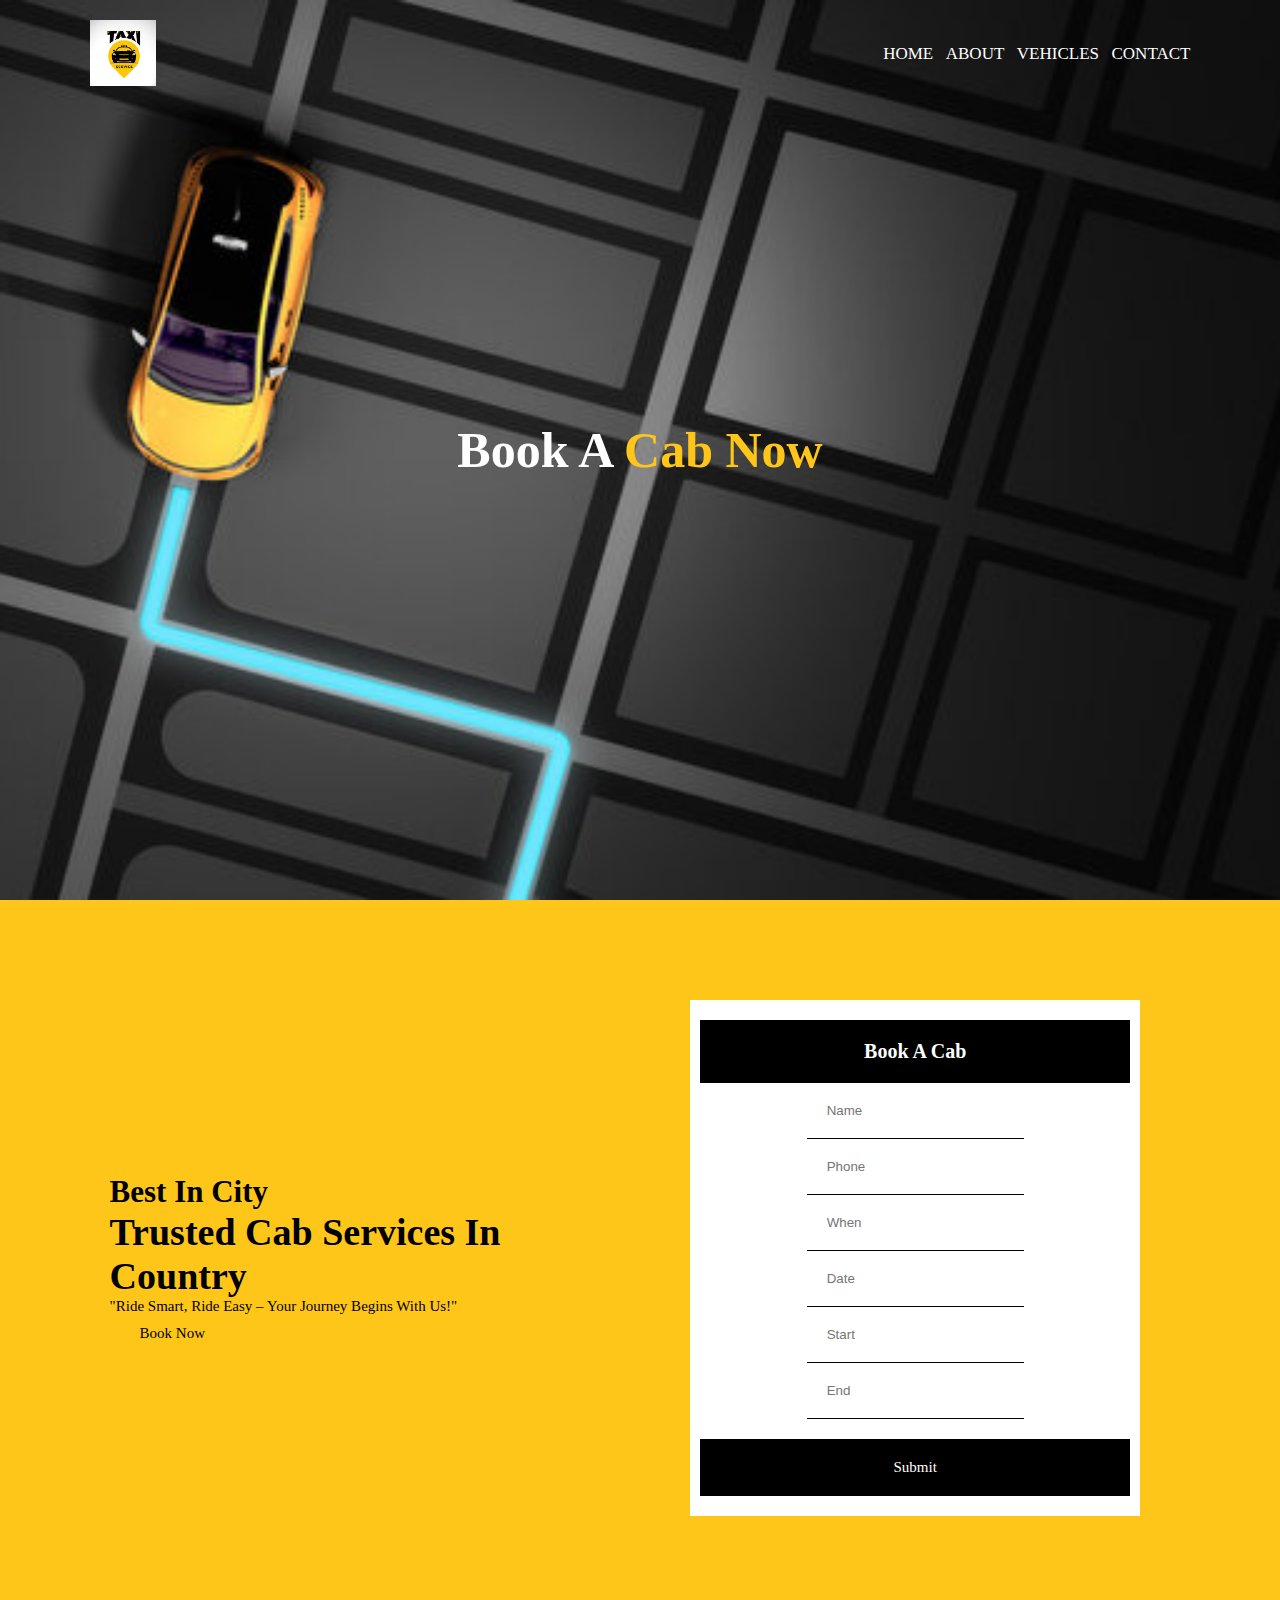
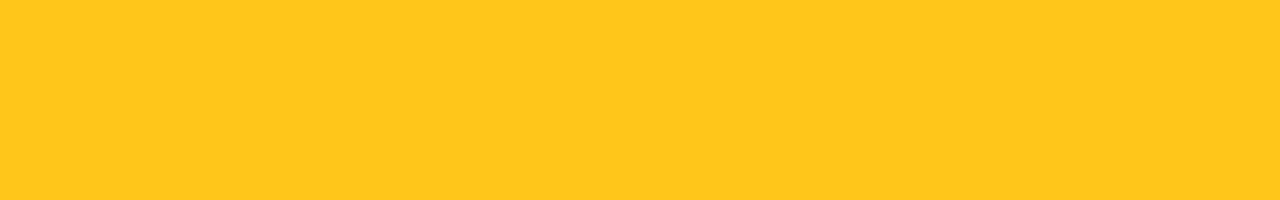
==== index.html @ 7bf3bc72 "Files Added" ====
<!DOCTYPE html>
<html lang="en">
<head>
    <meta charset="UTF-8">
    <meta name="viewport" content="width=device-width, initial-scale=1.0">
    <title>Cab booking website</title>
    <link rel="stylesheet" href="style.css">
</head>
<body>
   <div class="main">
        <header class="header">
            <a href="#" id="logo"><img src="logo.jfif" alt=""></a>
            <nav class="navbar">
                <a href="index.html">HOME</a>
                <a href="about.html">ABOUT</a>
                <a href="vehicle.html">VEHICLES</a>
                <a href="#">CONTACT</a>
            </nav>
            <a href="#" id="menubar" class="fas fa-bars"></a>
        </header>
        <div class="background-text">
            <h3>Book a <span>Cab Now</span></h3>
        </div>
   </div>


   <script src="script.js"></script>
</body>
</html>

<!-- home section -->
<div class="home-container">
    <div class="home-content">
        <div class="linear-content">
            <h3>Best in City</h3>
            <h2>trusted cab services in country</h2>
            <p>"Ride Smart, Ride Easy – Your Journey Begins with Us!"</p>
            <a href="#" class="book">Book Now</a>
        </div>
        <div class="linear-content">
            <div class="contact-form">
                <div class="form-heading">
                    <h1>Book a Cab</h1>
                </div>
                <div class="form-fields">
                    <input type="text" placeholder="name">
                    <input type="text" placeholder="phone">
                    <input type="text" placeholder="when">
                    <input type="text" placeholder="date">
                    <input type="text" placeholder="start">
                    <input type="text" placeholder="end">
                </div>
                <div class="submit">
                    <a href="#">Submit</a>
                </div>
            </div>
        </div>
    </div>
</div>
<!-- home section ended -->
---- style.css ----
*{
    margin: 0;
    padding: 0;
    box-sizing: border-box;
    transition: -2s linear;
    text-transform: capitalize;
    text-decoration: none;
}
html{
    font-size: 62.5%;
    overflow-x: hidden;
    scroll-behavior: smooth;
}
.main{
    background: url(homepagebgi.jpg);
    background-position: center;
    background-size: cover;
    width: 100%;
    height: 100vh;
}
.header{
    display: flex;
    justify-content: space-between;
    width: 100%;
    padding: 2rem 7%;
    align-items: center;
}
.header #logo img{
    width: 10%;
}
.header #logo{
    width: 60%;
}
.header .navbar a{
    font-size: 1.7rem;
    margin-left: 1rem;
    color: white;
    text-decoration: none;
}
.header .navbar a:hover{
    color: #ffc61a;
    padding: 1rem;
    border-radius: 15px;
}
#menubar{
    color: white;
    font-size: 2rem;
    display: none;
}
.navbar.active{
    top: 10%;
}
.background-text h3{
    color: white;
    font-size: 50px;
    position: absolute;
    top: 50%;
    left: 50%;
    transform: translate(-50%, -50%);
}
.background-text h3 span{
    color: #ffc61a;
}

.home-container{
    background: #ffc61a;
    padding: 2rem 7%;
    width: 100%;
    height: 100vh;  
    padding-top: 4rem;
}
.home-content{
    padding-top: 4rem;
    display: flex;
    flex-wrap: wrap;
    justify-content: center;
    align-items: center;
}
.linear-content{
    flex: 1 1 45rem;
    padding: 2rem;
}
.linear-content h3{
    font-size: 31px;
}
.linear-content h2{
    font-size: 38px;
}
.linear-content p{
    font-size: 1.5rem;
    padding-bottom: 1rem;
}
.linear-content .book{
   padding: 1rem 3rem;
   color: black;
   font-size: 1.5rem;
}
.linear-content .book:hover{
    padding: 1rem 3rem;
    border: 0.5px solid white;
    border-radius: 15px;
    background: white;
}
.form-heading{
    background: black;
    text-align: center;
    padding: 2rem 0;
}
.form-heading h1{
    color: white;
}
.contact-form{
    width: 45rem;
    background: white;
    text-align: center;
    padding: 2rem 1rem;
    margin: 0 auto;
}
.form-fields input{
    padding: 2rem;
    border: none;
    border-bottom: 1px solid black;
}
.contact-form a{
    background: black;
    width: 100%;
    display: inline-block;
    padding: 2rem 0;
    color: white;
    font-size: 1.5rem;
}
.submit{
    padding-top: 2rem;
}





















@media (max-width: 768px) {
    html{
        font-size: 50%;
    }
    #menubar{
        display: initial;
    }
    .navbar{
        position: absolute;
        top: 100%;
        right: 0;
        left: 0;
        width: 100%;
    }
    .navbar a{
        display: block;
        font-size: 1.5rem;
        background: #ffc61a;
        color: white;
        margin: 1rem;
        padding: 1rem;
    }
    
}
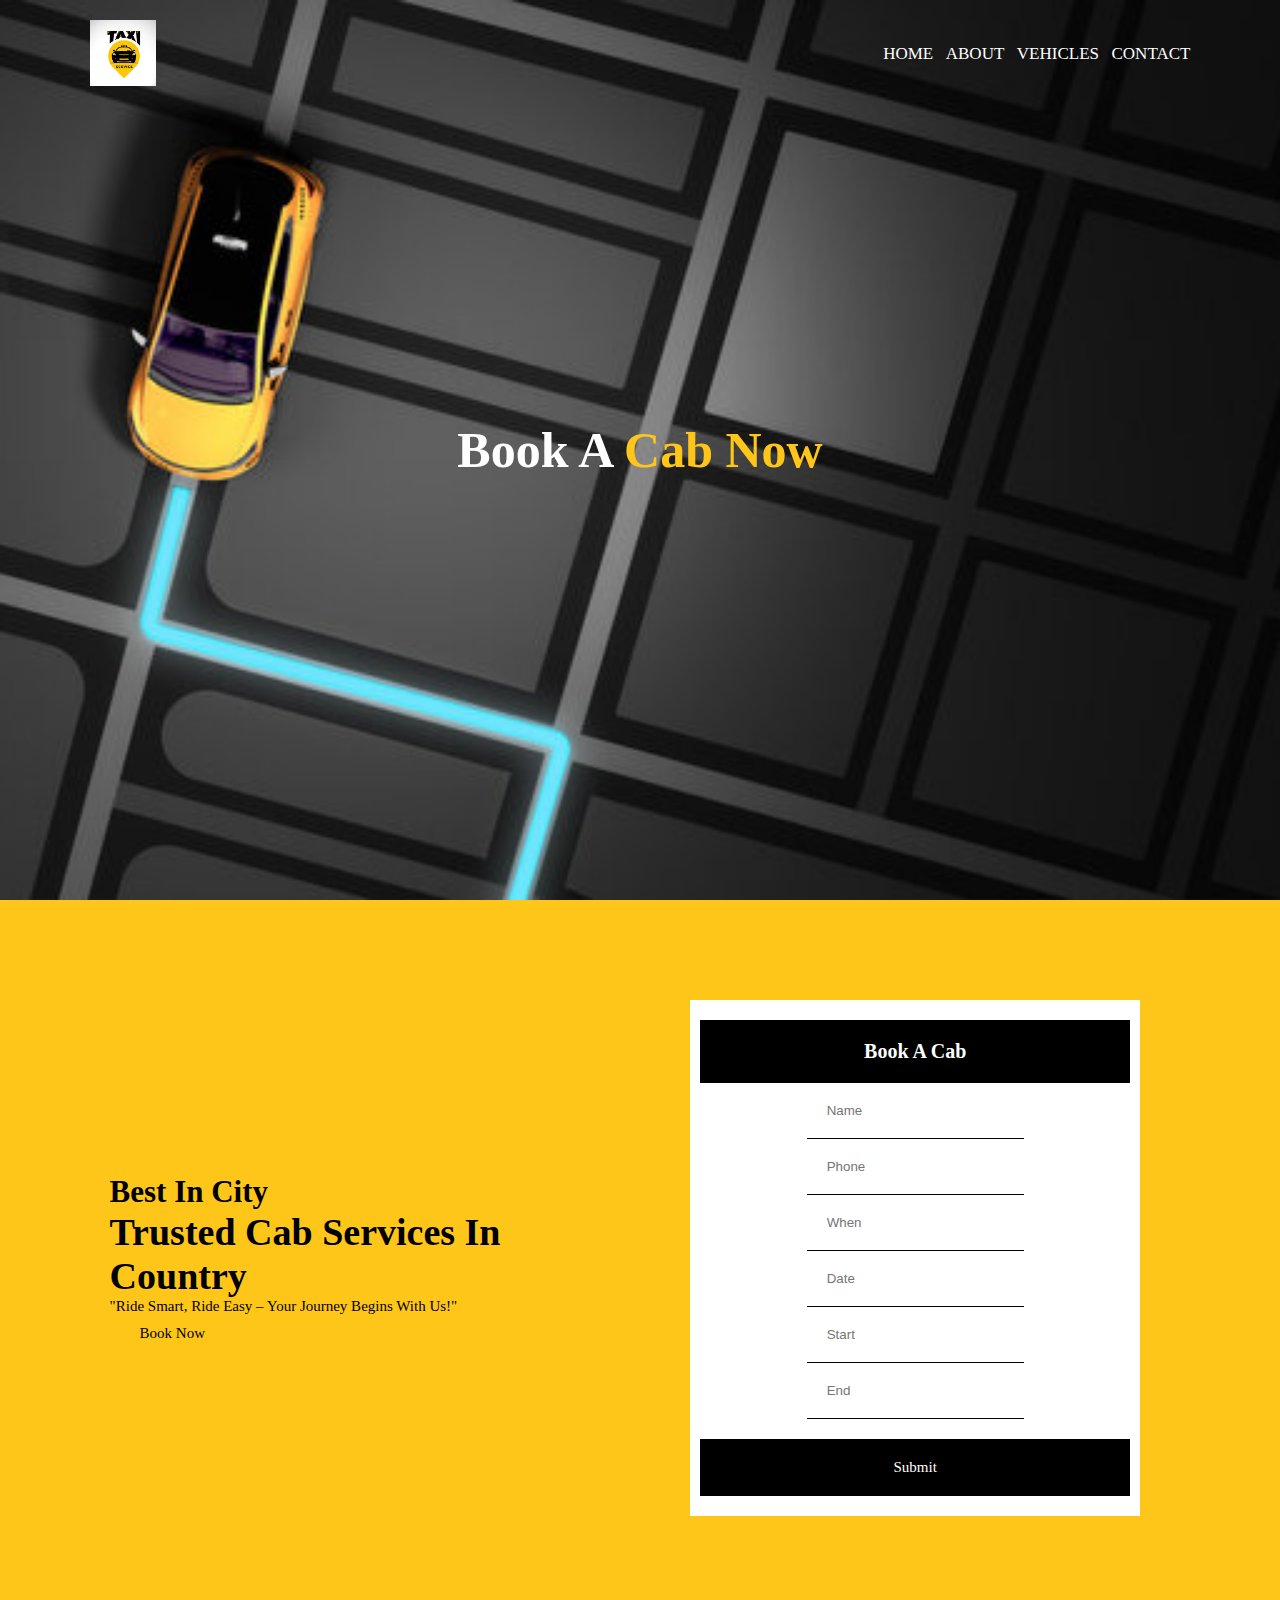
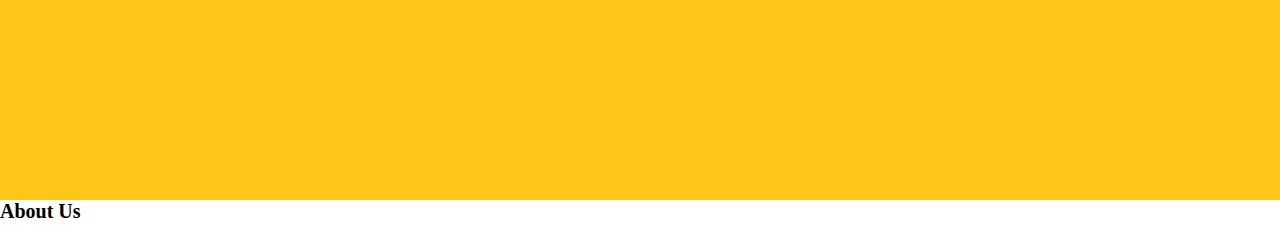
==== commit b8b3f586: "Updated index with About" ====
--- a/index.html
+++ b/index.html
@@ -57,4 +57,17 @@
         </div>
     </div>
 </div>
-<!-- home section ended -->+<!-- home section ended -->
+
+<!-- About Us-->
+
+<div class="main-about">
+    <h1>About Us</h1>
+    <div class="inner-about">
+        <div class="about-container">
+            <div class="inner-box">
+                <img src="" alt="">
+            </div>
+        </div>
+    </div>
+</div>--- a/style.css
+++ b/style.css
@@ -153,6 +153,11 @@
 
 
 
+
+
+
+
+
 @media (max-width: 768px) {
     html{
         font-size: 50%;
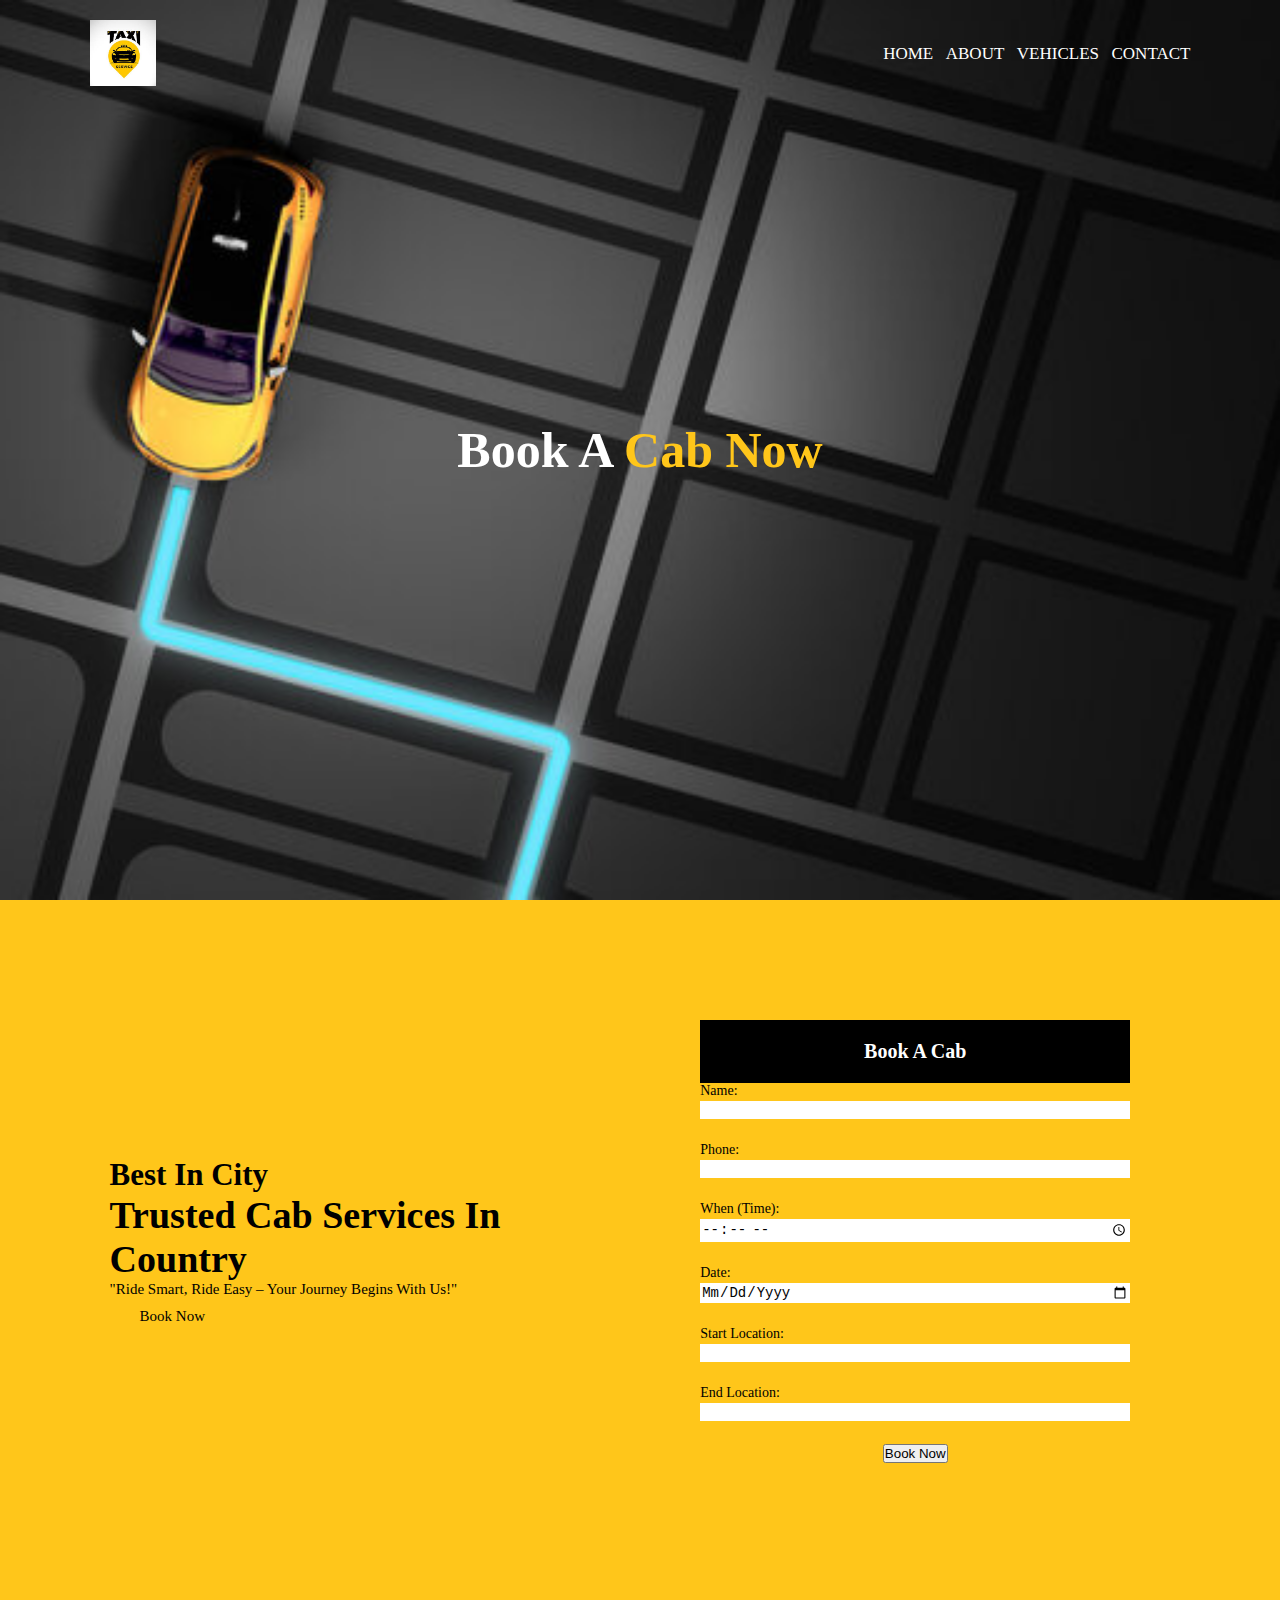
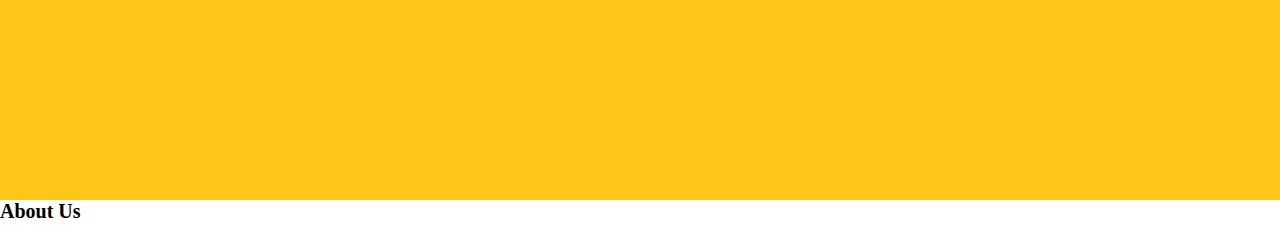
==== commit 03b5f12f: "Connection code" ====
--- a/index.html
+++ b/index.html
@@ -42,17 +42,35 @@
                 <div class="form-heading">
                     <h1>Book a Cab</h1>
                 </div>
-                <div class="form-fields">
-                    <input type="text" placeholder="name">
-                    <input type="text" placeholder="phone">
-                    <input type="text" placeholder="when">
-                    <input type="text" placeholder="date">
-                    <input type="text" placeholder="start">
-                    <input type="text" placeholder="end">
-                </div>
-                <div class="submit">
-                    <a href="#">Submit</a>
-                </div>
+                <form action="connection.php" method="POST">
+                    <div class="form-group">
+                        <label for="name">Name:</label>
+                        <input type="text" id="name" name="name" required><br>
+                    </div>
+                    <div class="form-group">
+                        <label for="phone">Phone:</label>
+                        <input type="text" id="phone" name="phone" required><br>
+                    </div>
+                    <div class="form-group">
+                        <label for="pickup_time">When (Time):</label>
+                        <input type="time" id="pickup_time" name="pickup_time" required><br>
+                    </div>
+                    <div class="form-group">
+                        <label for="pickup_date">Date:</label>
+                        <input type="date" id="pickup_date" name="pickup_date" required><br>
+                    </div>
+                    <div class="form-group">
+                        <label for="start_location">Start Location:</label>
+                        <input type="text" id="start_location" name="start_location" required><br>
+                    </div>
+                    <div class="form-group">
+                        <label for="end_location">End Location:</label>
+                        <input type="text" id="end_location" name="end_location" required><br>
+                    </div>
+                    <div class="button">
+                        <button type="submit">Book Now</button>
+                    </div>
+                </form>
             </div>
         </div>
     </div>
--- a/style.css
+++ b/style.css
@@ -91,15 +91,21 @@
     padding-bottom: 1rem;
 }
 .linear-content .book{
-   padding: 1rem 3rem;
-   color: black;
-   font-size: 1.5rem;
+    padding: 1rem 3rem;
+    color: black;
+    font-size: 1.5rem;
 }
 .linear-content .book:hover{
     padding: 1rem 3rem;
     border: 0.5px solid white;
     border-radius: 15px;
     background: white;
+}
+.contact-form{
+    width: 45rem;
+    text-align: left;
+    padding: 2rem 1rem;
+    margin: 0 auto;
 }
 .form-heading{
     background: black;
@@ -109,28 +115,30 @@
 .form-heading h1{
     color: white;
 }
-.contact-form{
-    width: 45rem;
-    background: white;
-    text-align: center;
-    padding: 2rem 1rem;
-    margin: 0 auto;
+.form-group{
+    display: flex;
+    flex-direction: column;
+    gap: 2px;
+    margin-bottom: 10px;
 }
-.form-fields input{
-    padding: 2rem;
-    border: none;
-    border-bottom: 1px solid black;
+label{
+    font-size: 14px;
+    color: black;
 }
-.contact-form a{
-    background: black;
-    width: 100%;
-    display: inline-block;
-    padding: 2rem 0;
-    color: white;
-    font-size: 1.5rem;
+input[type="text"],
+input[type="date"],
+input[type="time"],
+select,
+textarea{
+    padding: 1px;
+    border: 1px;
+    font-size: 14px;
 }
-.submit{
-    padding-top: 2rem;
+.button{
+    display: flex;
+    gap: 10px;
+    justify-content: center;
+    transition: 0.4s ease;
 }
 
 
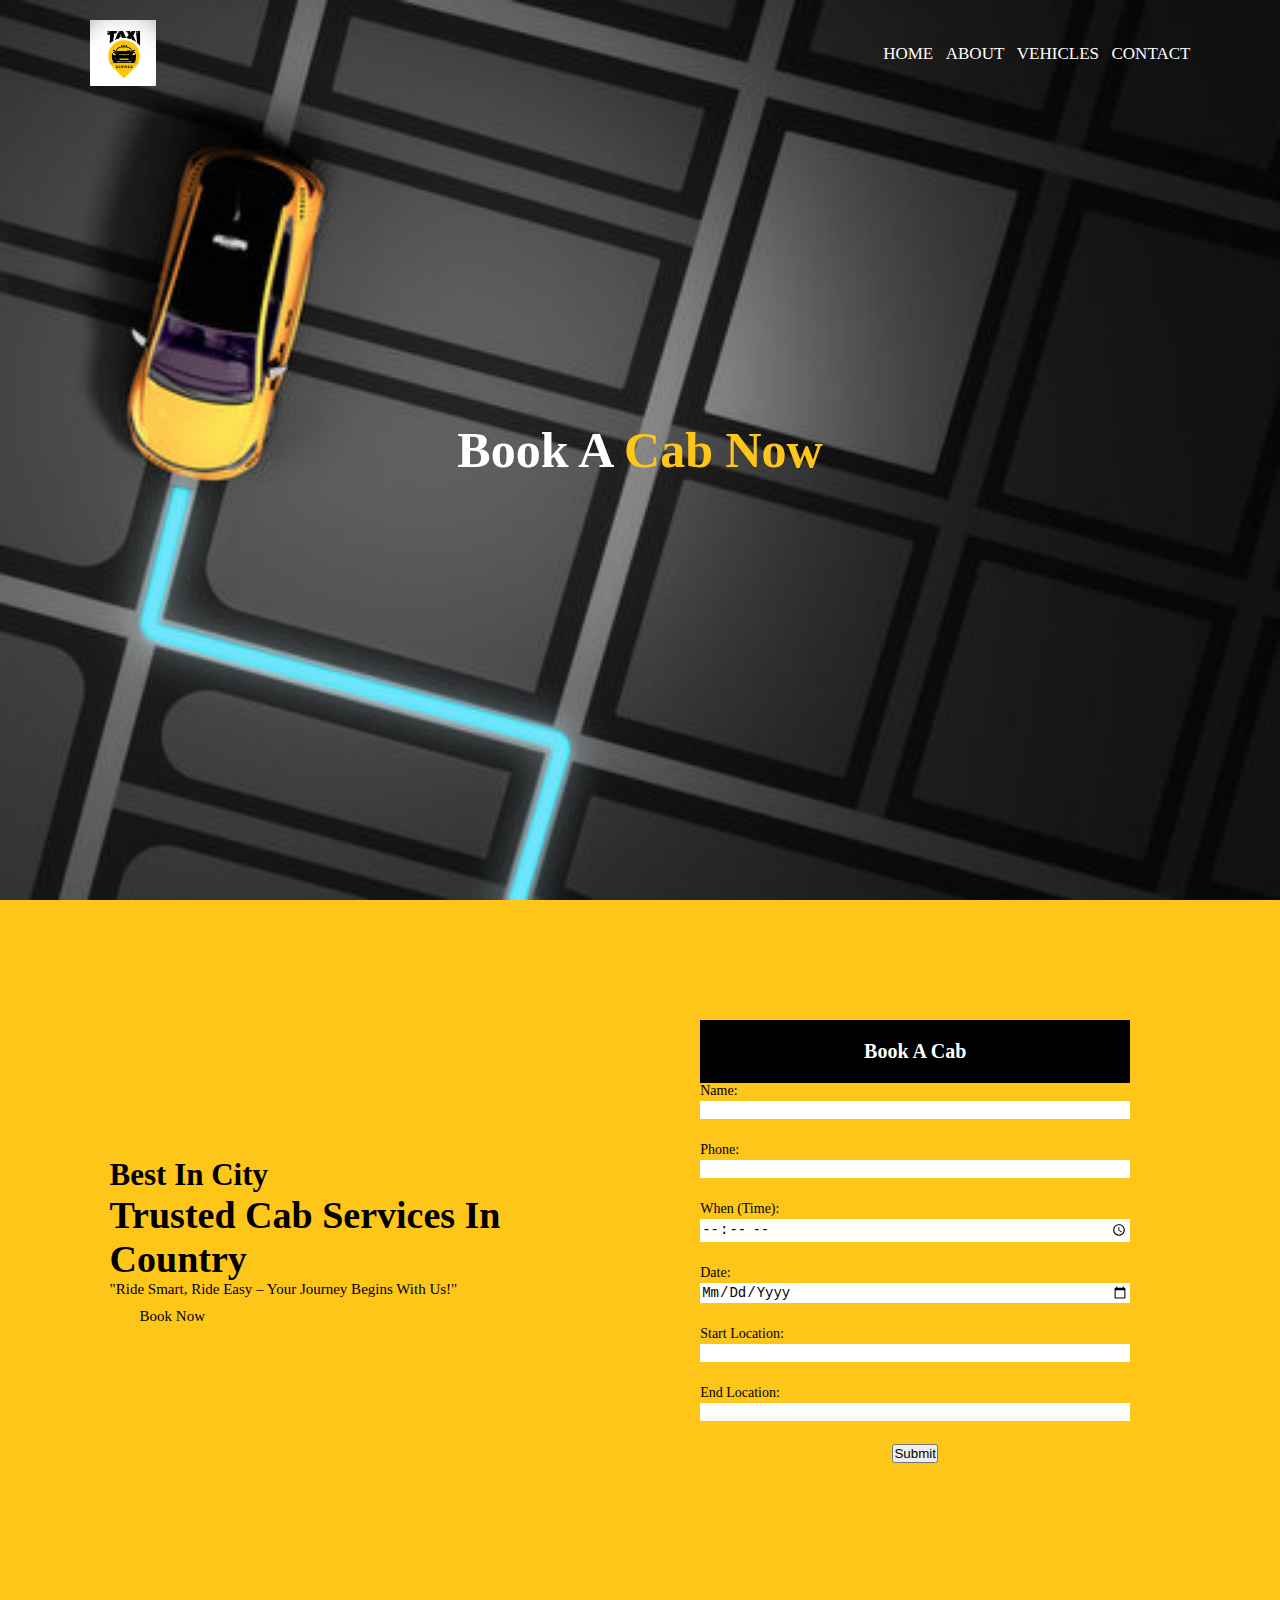
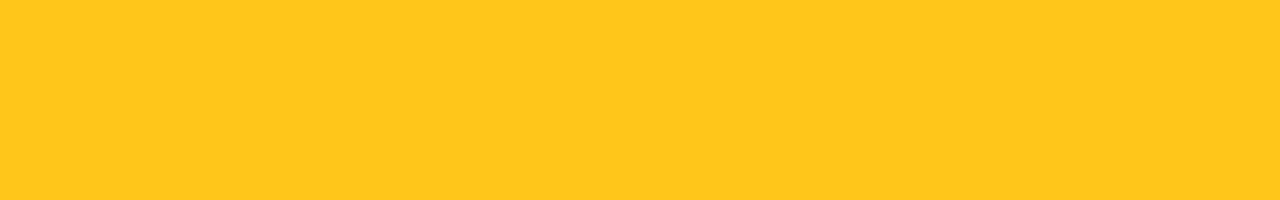
==== commit 042641fe: "js added 60%" ====
--- a/index.html
+++ b/index.html
@@ -68,7 +68,7 @@
                         <input type="text" id="end_location" name="end_location" required><br>
                     </div>
                     <div class="button">
-                        <button type="submit">Book Now</button>
+                        <button type="submit">Submit</button>
                     </div>
                 </form>
             </div>
@@ -77,15 +77,23 @@
 </div>
 <!-- home section ended -->
 
-<!-- About Us-->
+<!-- Vehicle Selection Popup -->
+<div id="vehiclePopup" class="popup">
+    <div class="popup-content">
+        <h2>Choose a Vehicle</h2>
+        <button onclick="selectVehicle('Sedan')">Sedan</button>
+        <button onclick="selectVehicle('SUV')">SUV</button>
+        <button onclick="selectVehicle('Hatchback')">Hatchback</button>
+        <button onclick="selectVehicle('Luxury')">Luxury</button>
+        <button onclick="closePopup('vehiclePopup')">Cancel</button>
+    </div>
+</div>
 
-<div class="main-about">
-    <h1>About Us</h1>
-    <div class="inner-about">
-        <div class="about-container">
-            <div class="inner-box">
-                <img src="" alt="">
-            </div>
-        </div>
+<!-- Driver Details Popup -->
+<div id="driverPopup" class="popup">
+    <div class="popup-content">
+        <h2>Driver Details</h2>
+        <p id="driverInfo"></p>
+        <button onclick="closePopup('driverPopup')">OK</button>
     </div>
-</div>+</div>
--- a/style.css
+++ b/style.css
@@ -141,6 +141,25 @@
     transition: 0.4s ease;
 }
 
+.popup {
+    display: none;
+    position: fixed;
+    top: 0;
+    left: 0;
+    width: 100%;
+    height: 100%;
+    background-color: rgba(0, 0, 0, 0.5);
+    justify-content: center;
+    align-items: center;
+}
+
+.popup-content {
+    background: #fff;
+    padding: 20px;
+    border-radius: 8px;
+    text-align: center;
+}
+
 
 
 
